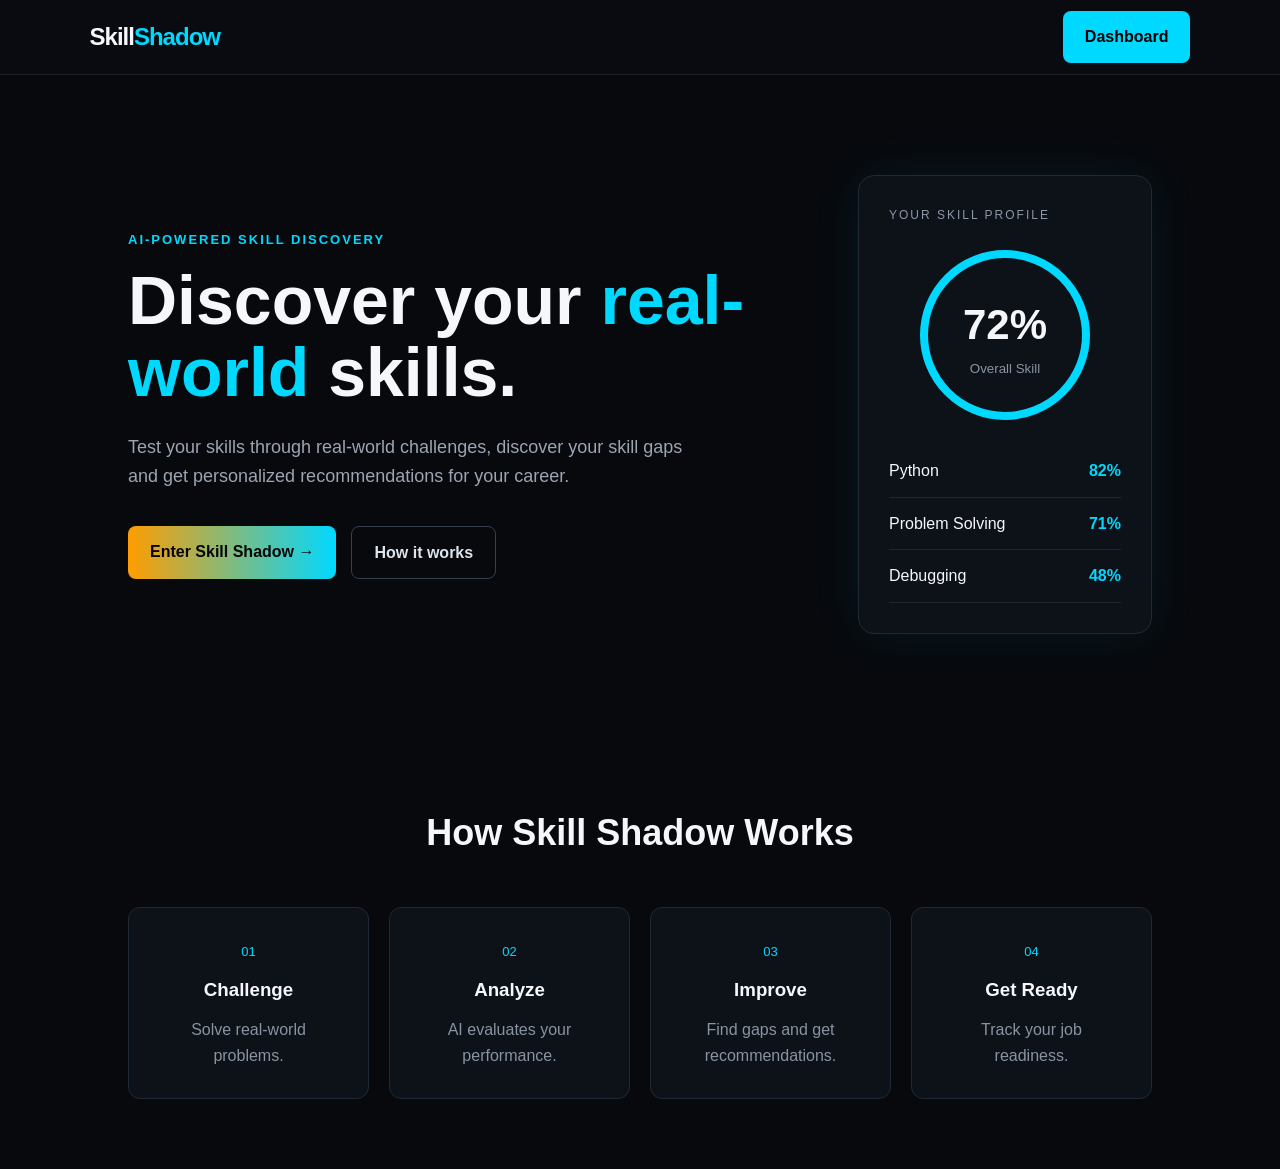
==== frontend/index.html @ 342452da "Add frontend prototype" ====
<!DOCTYPE html>
<html lang="en">
<head>
    <meta charset="UTF-8">
    <meta name="viewport" content="width=device-width, initial-scale=1.0">
    <title>Skill Shadow</title>
    <link rel="stylesheet" href="style.css">
</head>

<body>

    <div class="landing">
        <nav>
            <div class="logo">Skill<span>Shadow</span></div>
            <a href="dashboard.html" class="nav-btn">Dashboard</a>
        </nav>

        <main class="hero">
            <div class="hero-text">
                <p class="tag">AI-POWERED SKILL DISCOVERY</p>

                <h1>
                    Discover your
                    <span>real-world</span>
                    skills.
                </h1>

                <p class="description">
                    Test your skills through real-world challenges,
                    discover your skill gaps and get personalized
                    recommendations for your career.
                </p>

                <div class="buttons">
                    <a href="dashboard.html" class="primary-btn">
                        Enter Skill Shadow →
                    </a>
                    <a href="#how" class="secondary-btn">
                        How it works
                    </a>
                </div>
            </div>

            <div class="hero-card">
                <div class="card-title">YOUR SKILL PROFILE</div>

                <div class="profile-circle">
                    <strong>72%</strong>
                    <small>Overall Skill</small>
                </div>

                <div class="mini-skill">
                    <span>Python</span>
                    <b>82%</b>
                </div>

                <div class="mini-skill">
                    <span>Problem Solving</span>
                    <b>71%</b>
                </div>

                <div class="mini-skill">
                    <span>Debugging</span>
                    <b>48%</b>
                </div>
            </div>
        </main>

        <section id="how" class="how">
            <h2>How Skill Shadow Works</h2>

            <div class="steps">
                <div>
                    <span>01</span>
                    <h3>Challenge</h3>
                    <p>Solve real-world problems.</p>
                </div>

                <div>
                    <span>02</span>
                    <h3>Analyze</h3>
                    <p>AI evaluates your performance.</p>
                </div>

                <div>
                    <span>03</span>
                    <h3>Improve</h3>
                    <p>Find gaps and get recommendations.</p>
                </div>

                <div>
                    <span>04</span>
                    <h3>Get Ready</h3>
                    <p>Track your job readiness.</p>
                </div>
            </div>
        </section>
    </div>

</body>
</html>
---- frontend/style.css ----
* {
    margin: 0;
    padding: 0;
    box-sizing: border-box;
}

body {
    font-family: Arial, sans-serif;
    background: #07090d;
    color: #f5f7fa;
    line-height: 1.6;
}

a {
    text-decoration: none;
    color: inherit;
}

.logo {
    font-size: 24px;
    font-weight: 800;
    letter-spacing: -1px;
}

.logo span {
    color: #00d9ff;
}

.topbar,
nav {
    height: 75px;
    display: flex;
    align-items: center;
    justify-content: space-between;
    padding: 0 7%;
    border-bottom: 1px solid #1b2029;
    background: #090b10;
}

.nav-links {
    display: flex;
    align-items: center;
    gap: 28px;
}

.nav-links a {
    color: #aeb7c4;
}

.nav-links a:hover {
    color: #00d9ff;
}

.avatar {
    width: 38px;
    height: 38px;
    border-radius: 50%;
    display: grid;
    place-items: center;
    background: #00d9ff;
    color: #000;
    font-weight: bold;
}

.hero {
    min-height: 650px;
    padding: 100px 10%;
    display: flex;
    align-items: center;
    justify-content: space-between;
    gap: 80px;
}

.hero-text {
    max-width: 650px;
}

.tag {
    color: #00d9ff;
    font-size: 13px;
    font-weight: bold;
    letter-spacing: 2px;
    margin-bottom: 15px;
}

.hero h1 {
    font-size: 68px;
    line-height: 1.05;
    margin-bottom: 25px;
}

.hero h1 span {
    color: #00d9ff;
}

.description {
    color: #9ba5b3;
    font-size: 18px;
    max-width: 580px;
    margin-bottom: 35px;
}

.buttons {
    display: flex;
    gap: 15px;
}

.primary-btn,
.secondary-btn,
.nav-btn {
    display: inline-block;
    padding: 13px 22px;
    border-radius: 8px;
    font-weight: bold;
    cursor: pointer;
    border: none;
}

.primary-btn {
    background: linear-gradient(90deg, #ff9d00, #00d9ff);
    color: #050505;
}

.secondary-btn {
    border: 1px solid #34404e;
    color: #dce4ed;
    background: transparent;
}

.nav-btn {
    background: #00d9ff;
    color: #000;
}

.hero-card,
.stat-card,
.panel {
    background: #0d1118;
    border: 1px solid #202936;
    border-radius: 16px;
}

.hero-card {
    width: 360px;
    padding: 30px;
    box-shadow: 0 0 50px rgba(0, 217, 255, 0.08);
}

.card-title {
    color: #8d98a8;
    font-size: 12px;
    letter-spacing: 2px;
}

.profile-circle,
.readiness-circle {
    width: 170px;
    height: 170px;
    margin: 25px auto;
    border: 8px solid #00d9ff;
    border-radius: 50%;
    display: flex;
    flex-direction: column;
    justify-content: center;
    align-items: center;
}

.profile-circle strong,
.readiness-circle strong {
    font-size: 42px;
}

.profile-circle small,
.readiness-circle small {
    color: #8994a2;
}

.mini-skill {
    display: flex;
    justify-content: space-between;
    padding: 13px 0;
    border-bottom: 1px solid #202631;
}

.mini-skill b {
    color: #00d9ff;
}

.how {
    padding: 70px 10%;
    text-align: center;
}

.how h2 {
    font-size: 36px;
    margin-bottom: 45px;
}

.steps {
    display: grid;
    grid-template-columns: repeat(4, 1fr);
    gap: 20px;
}

.steps div {
    padding: 30px;
    background: #0d1118;
    border: 1px solid #202936;
    border-radius: 12px;
}

.steps span {
    color: #00d9ff;
    font-size: 13px;
}

.steps h3 {
    margin: 12px 0;
}

.steps p {
    color: #8994a2;
}

.dashboard,
.challenge-page,
.result-page {
    width: 86%;
    max-width: 1250px;
    margin: 50px auto;
}

.welcome {
    display: flex;
    align-items: center;
    justify-content: space-between;
    margin-bottom: 35px;
}

.welcome h1,
.result-title h1,
.challenge-header h1 {
    font-size: 38px;
}

.welcome p:not(.tag),
.result-title p:not(.tag) {
    color: #8994a2;
}

.stats {
    display: grid;
    grid-template-columns: repeat(4, 1fr);
    gap: 18px;
    margin-bottom: 25px;
}

.stat-card {
    padding: 25px;
}

.stat-card small {
    color: #7e8998;
    letter-spacing: 1px;
}

.stat-card h2 {
    font-size: 34px;
    margin: 5px 0;
}

.stat-card p {
    color: #00d9ff;
    font-size: 13px;
}

.dashboard-grid,
.two-column {
    display: grid;
    grid-template-columns: 2fr 1fr;
    gap: 20px;
}

.two-column {
    grid-template-columns: 1fr 1fr;
    margin-top: 20px;
}

.panel {
    padding: 30px;
}

.panel-header {
    display: flex;
    justify-content: space-between;
    margin-bottom: 25px;
}

.panel-header span {
    color: #748091;
}

.skill,
.result-skill {
    margin: 23px 0;
}

.skill > div:first-child,
.result-skill {
    display: flex;
    justify-content: space-between;
}

.skill b,
.result-skill strong {
    color: #00d9ff;
}

.bar {
    height: 8px;
    background: #202732;
    border-radius: 10px;
    overflow: hidden;
    margin-top: 8px;
}

.bar div {
    height: 100%;
    background: linear-gradient(90deg, #ff9d00, #00d9ff);
    border-radius: 10px;
}

.readiness {
    text-align: center;
}

.readiness > p {
    color: #7e8998;
}

.readiness h3 {
    font-size: 24px;
}

.warning {
    margin-bottom: 20px;
}

.challenge-header {
    margin-bottom: 30px;
}

.badges {
    display: flex;
    gap: 10px;
    margin-top: 15px;
}

.badges span {
    padding: 6px 12px;
    background: #17202a;
    border: 1px solid #263442;
    border-radius: 20px;
    color: #00d9ff;
    font-size: 12px;
}

.challenge-box {
    background: #0d1118;
    border: 1px solid #202936;
    border-radius: 16px;
    padding: 35px;
}

.challenge-box h2 {
    margin-bottom: 15px;
}

.challenge-box p {
    color: #aeb7c4;
    margin-bottom: 15px;
}

.code-box {
    background: #05070a;
    border: 1px solid #252d38;
    padding: 20px;
    border-radius: 10px;
    overflow-x: auto;
    margin: 25px 0;
}

.code-box pre {
    color: #dce4ed;
}

textarea {
    width: 100%;
    min-height: 220px;
    margin: 10px 0 20px;
    padding: 18px;
    background: #080b10;
    color: white;
    border: 1px solid #293441;
    border-radius: 10px;
    resize: vertical;
    font-family: monospace;
}

.overall {
    margin: 30px 0;
    padding: 30px;
    border: 1px solid #202936;
    border-radius: 16px;
    background: #0d1118;
    display: flex;
    align-items: center;
    justify-content: space-between;
}

.overall h2 {
    font-size: 50px;
    color: #00d9ff;
}

.result-message {
    max-width: 500px;
    color: #aeb7c4;
}

.list {
    list-style: none;
    margin-top: 20px;
}

.list li {
    padding: 12px 0;
    border-bottom: 1px solid #202936;
    color: #aeb7c4;
}

.recommendation {
    margin-top: 20px;
}

.recommendation p:not(.tag) {
    color: #929dab;
    margin: 10px 0 20px;
}

@media (max-width: 800px) {

    .hero {
        flex-direction: column;
        padding: 60px 6%;
    }

    .hero h1 {
        font-size: 45px;
    }

    .steps,
    .stats {
        grid-template-columns: 1fr 1fr;
    }

    .dashboard-grid,
    .two-column {
        grid-template-columns: 1fr;
    }

    .welcome {
        flex-direction: column;
        align-items: flex-start;
        gap: 20px;
    }

    .nav-links {
        gap: 10px;
    }
}
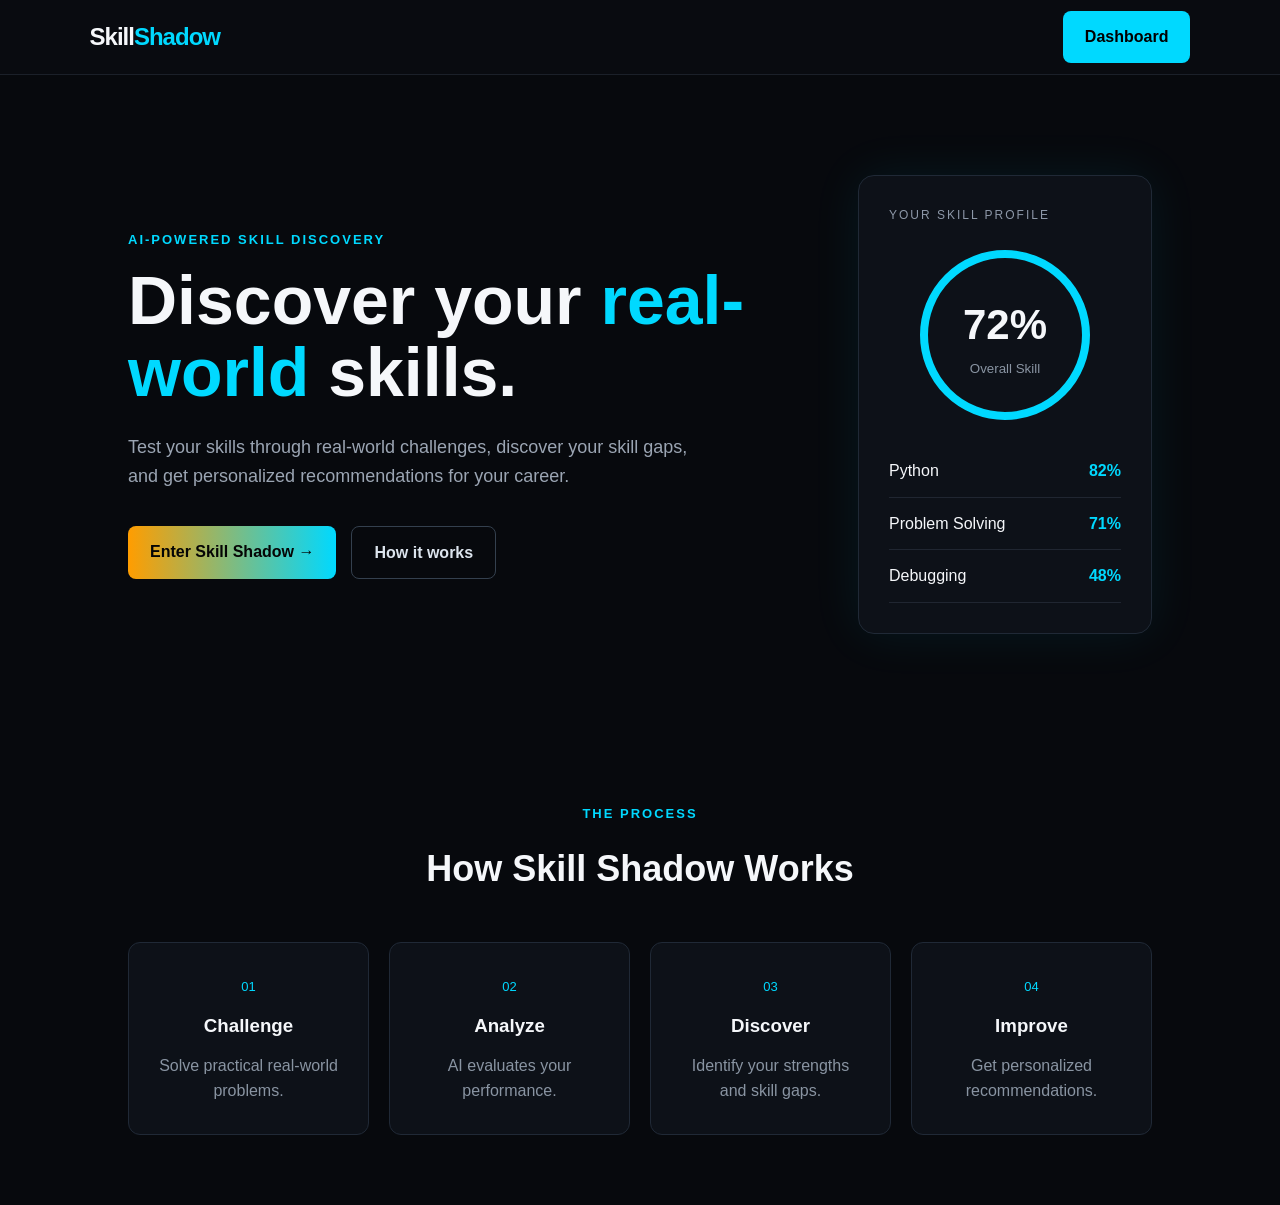
==== commit 9c44ce74: "Complete Skill Shadow frontend" ====
--- a/frontend/index.html
+++ b/frontend/index.html
@@ -3,99 +3,190 @@
 <head>
     <meta charset="UTF-8">
     <meta name="viewport" content="width=device-width, initial-scale=1.0">
+
     <title>Skill Shadow</title>
+
     <link rel="stylesheet" href="style.css">
 </head>
 
 <body>
 
-    <div class="landing">
-        <nav>
-            <div class="logo">Skill<span>Shadow</span></div>
-            <a href="dashboard.html" class="nav-btn">Dashboard</a>
-        </nav>
+    <!-- Navigation -->
+    <nav class="topbar">
 
-        <main class="hero">
-            <div class="hero-text">
-                <p class="tag">AI-POWERED SKILL DISCOVERY</p>
+        <div class="logo">
+            Skill<span>Shadow</span>
+        </div>
 
-                <h1>
-                    Discover your
-                    <span>real-world</span>
-                    skills.
-                </h1>
+        <a href="dashboard.html" class="nav-btn">
+            Dashboard
+        </a>
 
-                <p class="description">
-                    Test your skills through real-world challenges,
-                    discover your skill gaps and get personalized
-                    recommendations for your career.
+    </nav>
+
+
+    <!-- Hero Section -->
+    <main class="hero">
+
+        <div class="hero-text">
+
+            <p class="tag">
+                AI-POWERED SKILL DISCOVERY
+            </p>
+
+            <h1>
+                Discover your
+                <span>real-world</span>
+                skills.
+            </h1>
+
+            <p class="description">
+                Test your skills through real-world challenges,
+                discover your skill gaps, and get personalized
+                recommendations for your career.
+            </p>
+
+            <div class="buttons">
+
+                <a href="dashboard.html" class="primary-btn">
+                    Enter Skill Shadow →
+                </a>
+
+                <a href="#how" class="secondary-btn">
+                    How it works
+                </a>
+
+            </div>
+
+        </div>
+
+
+        <!-- Skill Preview Card -->
+        <div class="hero-card">
+
+            <div class="card-title">
+                YOUR SKILL PROFILE
+            </div>
+
+            <div class="profile-circle">
+
+                <strong>72%</strong>
+
+                <small>
+                    Overall Skill
+                </small>
+
+            </div>
+
+
+            <div class="mini-skill">
+
+                <span>Python</span>
+
+                <b>82%</b>
+
+            </div>
+
+
+            <div class="mini-skill">
+
+                <span>Problem Solving</span>
+
+                <b>71%</b>
+
+            </div>
+
+
+            <div class="mini-skill">
+
+                <span>Debugging</span>
+
+                <b>48%</b>
+
+            </div>
+
+        </div>
+
+    </main>
+
+
+    <!-- How It Works -->
+    <section id="how" class="how">
+
+        <p class="tag">
+            THE PROCESS
+        </p>
+
+        <h2>
+            How Skill Shadow Works
+        </h2>
+
+
+        <div class="steps">
+
+            <div class="step">
+
+                <span>01</span>
+
+                <h3>
+                    Challenge
+                </h3>
+
+                <p>
+                    Solve practical real-world problems.
                 </p>
 
-                <div class="buttons">
-                    <a href="dashboard.html" class="primary-btn">
-                        Enter Skill Shadow →
-                    </a>
-                    <a href="#how" class="secondary-btn">
-                        How it works
-                    </a>
-                </div>
             </div>
 
-            <div class="hero-card">
-                <div class="card-title">YOUR SKILL PROFILE</div>
 
-                <div class="profile-circle">
-                    <strong>72%</strong>
-                    <small>Overall Skill</small>
-                </div>
+            <div class="step">
 
-                <div class="mini-skill">
-                    <span>Python</span>
-                    <b>82%</b>
-                </div>
+                <span>02</span>
 
-                <div class="mini-skill">
-                    <span>Problem Solving</span>
-                    <b>71%</b>
-                </div>
+                <h3>
+                    Analyze
+                </h3>
 
-                <div class="mini-skill">
-                    <span>Debugging</span>
-                    <b>48%</b>
-                </div>
+                <p>
+                    AI evaluates your performance.
+                </p>
+
             </div>
-        </main>
 
-        <section id="how" class="how">
-            <h2>How Skill Shadow Works</h2>
 
-            <div class="steps">
-                <div>
-                    <span>01</span>
-                    <h3>Challenge</h3>
-                    <p>Solve real-world problems.</p>
-                </div>
+            <div class="step">
 
-                <div>
-                    <span>02</span>
-                    <h3>Analyze</h3>
-                    <p>AI evaluates your performance.</p>
-                </div>
+                <span>03</span>
 
-                <div>
-                    <span>03</span>
-                    <h3>Improve</h3>
-                    <p>Find gaps and get recommendations.</p>
-                </div>
+                <h3>
+                    Discover
+                </h3>
 
-                <div>
-                    <span>04</span>
-                    <h3>Get Ready</h3>
-                    <p>Track your job readiness.</p>
-                </div>
+                <p>
+                    Identify your strengths and skill gaps.
+                </p>
+
             </div>
-        </section>
-    </div>
+
+
+            <div class="step">
+
+                <span>04</span>
+
+                <h3>
+                    Improve
+                </h3>
+
+                <p>
+                    Get personalized recommendations.
+                </p>
+
+            </div>
+
+        </div>
+
+    </section>
+
 
 </body>
 </html>
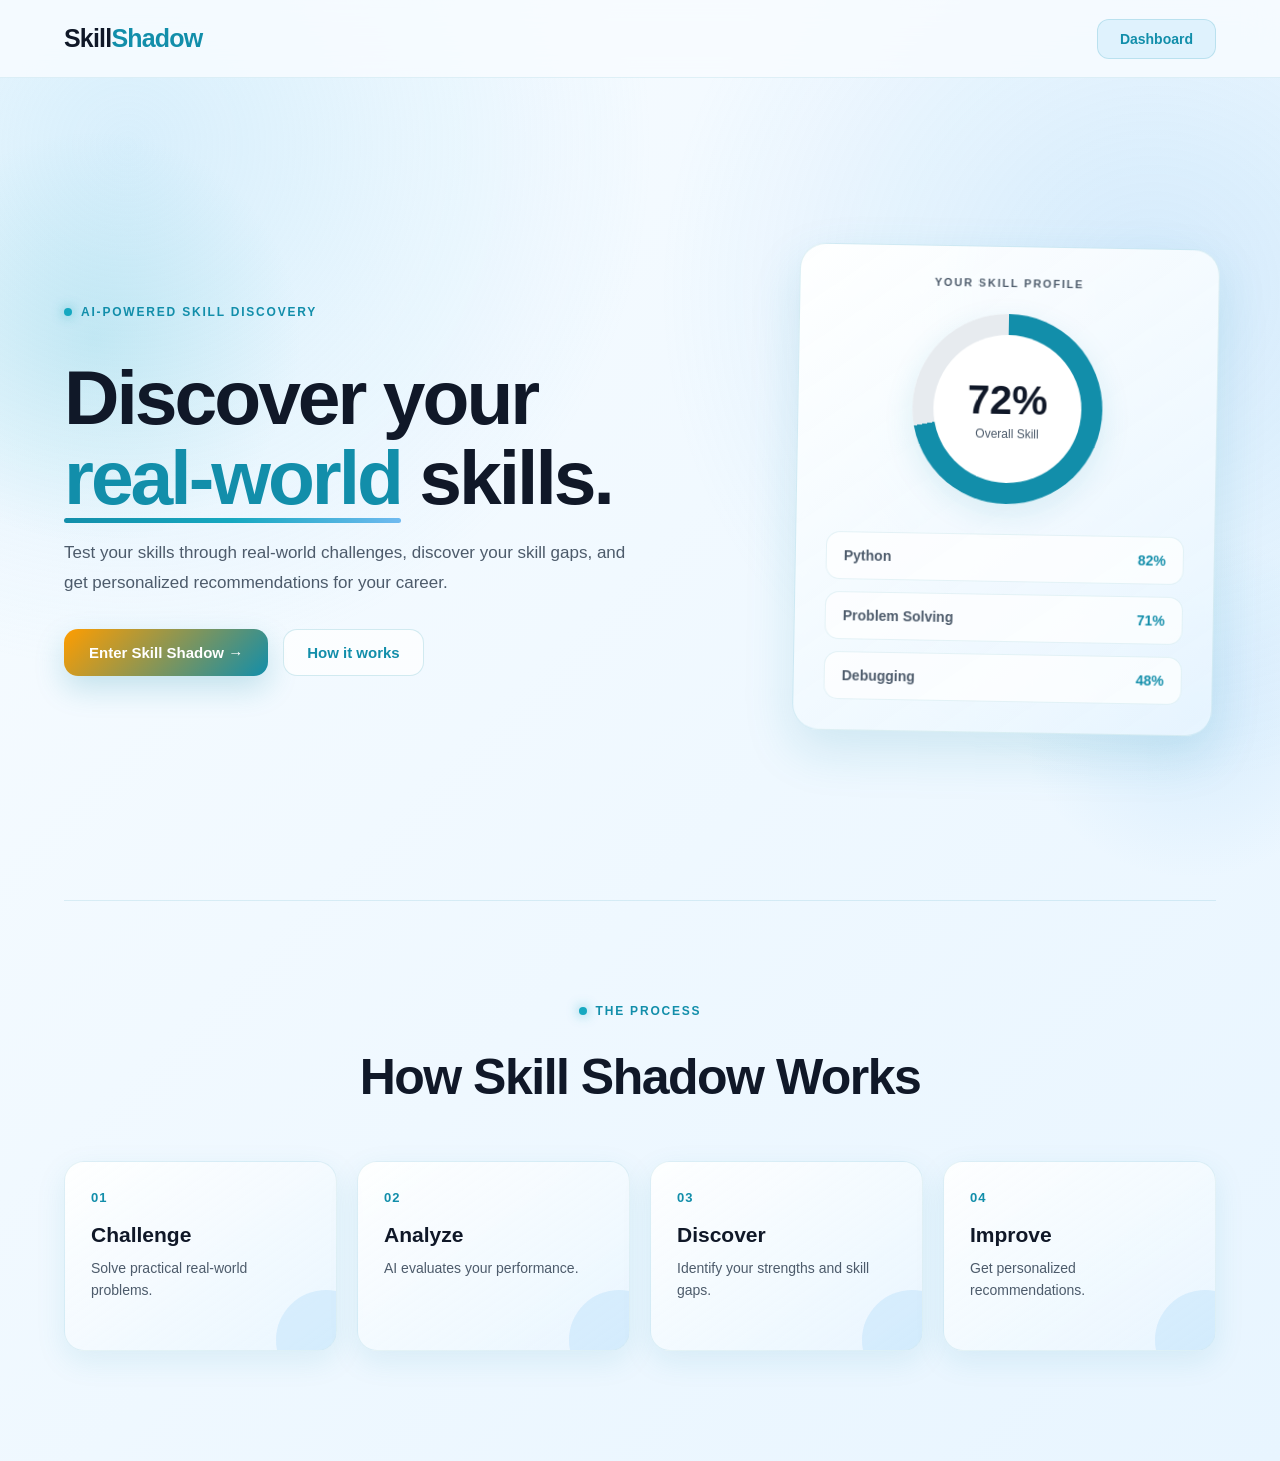
==== commit c02f658f: "Update frontend UI" ====
--- a/frontend/index.html
+++ b/frontend/index.html
@@ -80,29 +80,18 @@
 
 
             <div class="mini-skill">
-
                 <span>Python</span>
-
                 <b>82%</b>
-
             </div>
 
+            <div class="mini-skill">
+                <span>Problem Solving</span>
+                <b>71%</b>
+            </div>
 
             <div class="mini-skill">
-
-                <span>Problem Solving</span>
-
-                <b>71%</b>
-
-            </div>
-
-
-            <div class="mini-skill">
-
                 <span>Debugging</span>
-
                 <b>48%</b>
-
             </div>
 
         </div>
@@ -125,7 +114,6 @@
         <div class="steps">
 
             <div class="step">
-
                 <span>01</span>
 
                 <h3>
@@ -135,12 +123,10 @@
                 <p>
                     Solve practical real-world problems.
                 </p>
-
             </div>
 
 
             <div class="step">
-
                 <span>02</span>
 
                 <h3>
@@ -150,12 +136,10 @@
                 <p>
                     AI evaluates your performance.
                 </p>
-
             </div>
 
 
             <div class="step">
-
                 <span>03</span>
 
                 <h3>
@@ -165,12 +149,10 @@
                 <p>
                     Identify your strengths and skill gaps.
                 </p>
-
             </div>
 
 
             <div class="step">
-
                 <span>04</span>
 
                 <h3>
@@ -180,7 +162,6 @@
                 <p>
                     Get personalized recommendations.
                 </p>
-
             </div>
 
         </div>
--- a/frontend/style.css
+++ b/frontend/style.css
@@ -1,481 +1,2337 @@
+/* =========================================================
+   SKILL SHADOW
+   PREMIUM BLUE / TEAL THEME
+   ========================================================= */
+
+:root {
+
+    --bg-main: #F8FCFF;
+    --bg-soft: #E8F5FF;
+
+    --blue: #128EAA;
+    --blue-2: #1596B5;
+    --cyan: #16A8C0;
+
+    --light-blue: #9ED8F6;
+    --light-blue-2: #C6E9FA;
+    --sky: #70BAF0;
+
+    --text-main: #101828;
+    --text-soft: #4D5B6B;
+
+    --progress-bg: #E7EBEF;
+
+    --white: #FFFFFF;
+
+    --shadow:
+        0 20px 50px rgba(18, 142, 170, 0.15);
+
+    --shadow-soft:
+        0 10px 30px rgba(18, 142, 170, 0.10);
+}
+
+
+/* =========================================================
+   RESET
+   ========================================================= */
+
 * {
     margin: 0;
     padding: 0;
     box-sizing: border-box;
 }
 
+
+html {
+    scroll-behavior: smooth;
+}
+
+
 body {
-    font-family: Arial, sans-serif;
-    background: #07090d;
-    color: #f5f7fa;
-    line-height: 1.6;
-}
+
+    font-family:
+        Inter,
+        Arial,
+        Helvetica,
+        sans-serif;
+
+    color: var(--text-main);
+
+    min-height: 100vh;
+
+    overflow-x: hidden;
+
+    background:
+
+        radial-gradient(
+            circle at 10% 10%,
+            rgba(158, 216, 246, 0.35),
+            transparent 30%
+        ),
+
+        radial-gradient(
+            circle at 90% 20%,
+            rgba(112, 186, 240, 0.22),
+            transparent 30%
+        ),
+
+        linear-gradient(
+            135deg,
+            var(--bg-main),
+            var(--bg-soft)
+        );
+}
+
 
 a {
     text-decoration: none;
     color: inherit;
 }
 
+
+/* =========================================================
+   NAVIGATION
+   ========================================================= */
+
+.topbar {
+
+    width: 100%;
+    min-height: 78px;
+
+    padding: 0 5%;
+
+    display: flex;
+
+    align-items: center;
+
+    justify-content: space-between;
+
+    position: sticky;
+
+    top: 0;
+
+    z-index: 100;
+
+    background:
+        rgba(248, 252, 255, 0.82);
+
+    backdrop-filter: blur(16px);
+
+    -webkit-backdrop-filter: blur(16px);
+
+    border-bottom:
+        1px solid rgba(18, 142, 170, 0.10);
+}
+
+
 .logo {
-    font-size: 24px;
+
+    font-size: 25px;
+
     font-weight: 800;
-    letter-spacing: -1px;
-}
+
+    letter-spacing: -0.8px;
+
+    color: var(--text-main);
+}
+
 
 .logo span {
-    color: #00d9ff;
-}
-
-.topbar,
-nav {
-    height: 75px;
+    color: var(--blue);
+}
+
+
+/* Navigation links */
+
+.nav-links {
+
     display: flex;
+
     align-items: center;
-    justify-content: space-between;
-    padding: 0 7%;
-    border-bottom: 1px solid #1b2029;
-    background: #090b10;
-}
-
-.nav-links {
-    display: flex;
-    align-items: center;
+
     gap: 28px;
 }
 
+
 .nav-links a {
-    color: #aeb7c4;
-}
+
+    color: var(--text-soft);
+
+    font-size: 14px;
+
+    font-weight: 700;
+
+    transition:
+        color 0.25s ease,
+        transform 0.25s ease;
+}
+
 
 .nav-links a:hover {
-    color: #00d9ff;
-}
+
+    color: var(--blue);
+
+    transform:
+        translateY(-2px);
+}
+
+
+/* Avatar */
 
 .avatar {
+
     width: 38px;
     height: 38px;
+
+    display: flex;
+
+    align-items: center;
+    justify-content: center;
+
     border-radius: 50%;
+
+    background:
+        linear-gradient(
+            135deg,
+            var(--blue),
+            var(--cyan)
+        );
+
+    color: white;
+
+    font-size: 14px;
+
+    font-weight: 800;
+
+    box-shadow:
+        0 8px 20px rgba(18, 142, 170, 0.20);
+}
+
+
+/* Intro page dashboard button */
+
+.nav-btn {
+
+    padding: 11px 22px;
+
+    border-radius: 12px;
+
+    font-size: 14px;
+
+    font-weight: 700;
+
+    color: var(--blue);
+
+    background:
+        rgba(198, 233, 250, 0.45);
+
+    border:
+        1px solid rgba(18, 142, 170, 0.18);
+
+    transition:
+        background 0.25s ease,
+        transform 0.25s ease,
+        box-shadow 0.25s ease;
+}
+
+
+.nav-btn:hover {
+
+    background:
+        var(--light-blue-2);
+
+    transform:
+        translateY(-2px);
+
+    box-shadow:
+        0 8px 20px rgba(18, 142, 170, 0.12);
+}
+
+
+/* =========================================================
+   INTRO HERO
+   ========================================================= */
+
+.hero {
+
+    width: 90%;
+
+    max-width: 1200px;
+
+    margin: 0 auto;
+
+    min-height:
+        calc(100vh - 78px);
+
     display: grid;
-    place-items: center;
-    background: #00d9ff;
-    color: #000;
-    font-weight: bold;
-}
-
-.hero {
-    min-height: 650px;
-    padding: 100px 10%;
+
+    grid-template-columns:
+        minmax(0, 1fr)
+        minmax(360px, 420px);
+
+    align-items: center;
+
+    gap: 80px;
+
+    padding: 70px 0;
+
+    position: relative;
+}
+
+
+.hero-text {
+
+    position: relative;
+
+    z-index: 2;
+
+    max-width: 620px;
+
+    animation:
+        heroTextIn 0.8s ease-out both;
+}
+
+
+@keyframes heroTextIn {
+
+    from {
+
+        opacity: 0;
+
+        transform:
+            translateX(-25px);
+    }
+
+    to {
+
+        opacity: 1;
+
+        transform:
+            translateX(0);
+    }
+}
+
+
+.hero::before {
+
+    content: "";
+
+    position: absolute;
+
+    width: 420px;
+    height: 420px;
+
+    left: -180px;
+    top: 50px;
+
+    background:
+        radial-gradient(
+            circle,
+            rgba(22, 168, 192, 0.16),
+            transparent 70%
+        );
+
+    border-radius: 50%;
+
+    pointer-events: none;
+}
+
+
+.hero::after {
+
+    content: "";
+
+    position: absolute;
+
+    width: 350px;
+    height: 350px;
+
+    right: -150px;
+    bottom: 20px;
+
+    background:
+        radial-gradient(
+            circle,
+            rgba(112, 186, 240, 0.18),
+            transparent 70%
+        );
+
+    border-radius: 50%;
+
+    pointer-events: none;
+}
+
+
+/* =========================================================
+   TAG
+   ========================================================= */
+
+.tag {
+
+    display: inline-flex;
+
+    align-items: center;
+
+    gap: 9px;
+
+    color: var(--blue);
+
+    font-size: 12px;
+
+    font-weight: 800;
+
+    letter-spacing: 1.8px;
+
+    margin-bottom: 18px;
+}
+
+
+.tag::before {
+
+    content: "";
+
+    width: 8px;
+    height: 8px;
+
+    border-radius: 50%;
+
+    background: var(--cyan);
+
+    box-shadow:
+        0 0 12px rgba(22, 168, 192, 0.7);
+}
+
+
+/* =========================================================
+   INTRO HEADING
+   ========================================================= */
+
+.hero h1 {
+
+    margin: 20px 0;
+
+    font-size:
+        clamp(48px, 6vw, 78px);
+
+    line-height: 1.05;
+
+    letter-spacing: -3px;
+
+    font-weight: 850;
+
+    color: var(--text-main);
+
+    max-width: 700px;
+}
+
+
+.hero h1 span {
+
+    color: var(--blue);
+
+    position: relative;
+
+    display: inline-block;
+}
+
+
+.hero h1 span::after {
+
+    content: "";
+
+    position: absolute;
+
+    left: 0;
+
+    bottom: -5px;
+
+    width: 100%;
+
+    height: 5px;
+
+    border-radius: 10px;
+
+    background:
+        linear-gradient(
+            90deg,
+            var(--blue),
+            var(--cyan),
+            var(--sky)
+        );
+}
+
+
+.description {
+
+    max-width: 570px;
+
+    color: var(--text-soft);
+
+    font-size: 17px;
+
+    line-height: 1.75;
+
+    margin-bottom: 32px;
+}
+
+
+/* =========================================================
+   BUTTONS
+   ========================================================= */
+
+.buttons {
+
     display: flex;
+
     align-items: center;
+
+    gap: 15px;
+
+    flex-wrap: wrap;
+}
+
+
+.primary-btn {
+
+    display: inline-flex;
+
+    align-items: center;
+
+    justify-content: center;
+
+    padding: 15px 25px;
+
+    border-radius: 14px;
+
+    color: var(--white);
+
+    font-size: 15px;
+
+    font-weight: 800;
+
+    background:
+        linear-gradient(
+            135deg,
+            #FF9D00,
+            var(--blue)
+        );
+
+    box-shadow:
+        0 12px 30px rgba(18, 142, 170, 0.22);
+
+    border: none;
+
+    cursor: pointer;
+
+    transition:
+        transform 0.25s ease,
+        box-shadow 0.25s ease;
+}
+
+
+.primary-btn:hover {
+
+    transform:
+        translateY(-4px);
+
+    box-shadow:
+        0 18px 35px rgba(18, 142, 170, 0.28);
+}
+
+
+.secondary-btn {
+
+    display: inline-flex;
+
+    align-items: center;
+
+    justify-content: center;
+
+    padding: 14px 23px;
+
+    border-radius: 14px;
+
+    color: var(--blue);
+
+    font-size: 15px;
+
+    font-weight: 700;
+
+    background:
+        rgba(255, 255, 255, 0.7);
+
+    border:
+        1px solid rgba(18, 142, 170, 0.18);
+
+    transition:
+        background 0.25s ease,
+        transform 0.25s ease,
+        box-shadow 0.25s ease;
+}
+
+
+.secondary-btn:hover {
+
+    background:
+        var(--light-blue-2);
+
+    transform:
+        translateY(-3px);
+
+    box-shadow:
+        0 10px 25px rgba(18, 142, 170, 0.10);
+}
+
+
+/* =========================================================
+   INTRO SKILL CARD
+   ========================================================= */
+
+.hero-card {
+
+    position: relative;
+
+    z-index: 2;
+
+    width: 100%;
+
+    max-width: 420px;
+
+    margin: 0 auto;
+
+    padding: 30px;
+
+    border-radius: 26px;
+
+    background:
+        linear-gradient(
+            145deg,
+            rgba(255,255,255,0.95),
+            rgba(232,245,255,0.88)
+        );
+
+    border:
+        1px solid rgba(18, 142, 170, 0.14);
+
+    box-shadow:
+        var(--shadow);
+
+    transform:
+        rotate(1deg);
+
+    transition:
+        transform 0.35s ease,
+        box-shadow 0.35s ease;
+
+    animation:
+        cardIn 0.9s ease-out both;
+}
+
+
+@keyframes cardIn {
+
+    from {
+
+        opacity: 0;
+
+        transform:
+            translateX(30px)
+            rotate(4deg);
+    }
+
+    to {
+
+        opacity: 1;
+
+        transform:
+            translateX(0)
+            rotate(1deg);
+    }
+}
+
+
+.hero-card:hover {
+
+    transform:
+        translateY(-8px)
+        rotate(0deg);
+
+    box-shadow:
+        0 30px 65px rgba(18, 142, 170, 0.18);
+}
+
+
+.card-title {
+
+    text-align: center;
+
+    color: var(--text-soft);
+
+    font-size: 11px;
+
+    font-weight: 800;
+
+    letter-spacing: 1.8px;
+
+    margin-bottom: 25px;
+}
+
+
+/* Profile circle */
+
+.profile-circle {
+
+    width: 190px;
+    height: 190px;
+
+    margin:
+        0 auto 30px;
+
+    border-radius: 50%;
+
+    display: flex;
+
+    align-items: center;
+
+    justify-content: center;
+
+    flex-direction: column;
+
+    position: relative;
+
+    background:
+        conic-gradient(
+            var(--blue) 0deg 259deg,
+            var(--progress-bg) 259deg 360deg
+        );
+
+    box-shadow:
+        0 10px 30px rgba(18, 142, 170, 0.12);
+}
+
+
+.profile-circle::before {
+
+    content: "";
+
+    position: absolute;
+
+    width: 148px;
+    height: 148px;
+
+    border-radius: 50%;
+
+    background:
+        var(--white);
+}
+
+
+.profile-circle strong,
+.profile-circle small {
+
+    position: relative;
+
+    z-index: 1;
+}
+
+
+.profile-circle strong {
+
+    font-size: 40px;
+
+    font-weight: 850;
+
+    color: var(--text-main);
+}
+
+
+.profile-circle small {
+
+    margin-top: 4px;
+
+    font-size: 12px;
+
+    color: var(--text-soft);
+}
+
+
+/* Mini skills */
+
+.mini-skill {
+
+    display: flex;
+
+    align-items: center;
+
     justify-content: space-between;
-    gap: 80px;
-}
-
-.hero-text {
-    max-width: 650px;
-}
-
-.tag {
-    color: #00d9ff;
+
+    padding: 15px 17px;
+
+    margin-top: 12px;
+
+    border-radius: 14px;
+
+    background:
+        rgba(255,255,255,0.7);
+
+    border:
+        1px solid rgba(18,142,170,0.10);
+
+    transition:
+        background 0.25s ease,
+        transform 0.25s ease,
+        box-shadow 0.25s ease;
+}
+
+
+.mini-skill:hover {
+
+    background:
+        var(--light-blue-2);
+
+    transform:
+        translateX(5px);
+
+    box-shadow:
+        0 8px 20px rgba(18,142,170,0.08);
+}
+
+
+.mini-skill span {
+
+    color: var(--text-soft);
+
+    font-size: 14px;
+
+    font-weight: 600;
+}
+
+
+.mini-skill b {
+
+    color: var(--blue);
+
+    font-size: 14px;
+
+    font-weight: 800;
+}
+
+
+/* =========================================================
+   HOW IT WORKS
+   ========================================================= */
+
+.how {
+
+    width: 90%;
+
+    max-width: 1200px;
+
+    margin: 0 auto;
+
+    padding: 100px 0 110px;
+
+    border-top:
+        1px solid rgba(18,142,170,0.12);
+
+    text-align: center;
+}
+
+
+.how h2 {
+
+    margin-top: 12px;
+
+    margin-bottom: 55px;
+
+    font-size:
+        clamp(32px, 4vw, 50px);
+
+    letter-spacing: -1.5px;
+
+    color: var(--text-main);
+}
+
+
+.steps {
+
+    display: grid;
+
+    grid-template-columns:
+        repeat(4, minmax(0, 1fr));
+
+    gap: 20px;
+}
+
+
+.step {
+
+    position: relative;
+
+    overflow: hidden;
+
+    text-align: left;
+
+    min-height: 190px;
+
+    padding: 26px;
+
+    border-radius: 20px;
+
+    background:
+        linear-gradient(
+            145deg,
+            rgba(255,255,255,0.9),
+            rgba(232,245,255,0.75)
+        );
+
+    border:
+        1px solid rgba(18,142,170,0.10);
+
+    box-shadow:
+        var(--shadow-soft);
+
+    transition:
+        transform 0.3s ease,
+        box-shadow 0.3s ease;
+}
+
+
+.step:hover {
+
+    transform:
+        translateY(-8px);
+
+    box-shadow:
+        0 20px 40px rgba(18,142,170,0.14);
+}
+
+
+.step::after {
+
+    content: "";
+
+    position: absolute;
+
+    width: 100px;
+    height: 100px;
+
+    right: -40px;
+    bottom: -40px;
+
+    border-radius: 50%;
+
+    background:
+        rgba(112,186,240,0.18);
+
+    transition:
+        transform 0.3s ease;
+}
+
+
+.step:hover::after {
+
+    transform:
+        scale(1.3);
+}
+
+
+.step > span {
+
+    display: inline-block;
+
+    color: var(--blue);
+
     font-size: 13px;
-    font-weight: bold;
-    letter-spacing: 2px;
+
+    font-weight: 800;
+
+    letter-spacing: 1px;
+
+    margin-bottom: 18px;
+}
+
+
+.step h3 {
+
+    font-size: 21px;
+
+    margin-bottom: 10px;
+
+    color: var(--text-main);
+}
+
+
+.step p {
+
+    color: var(--text-soft);
+
+    font-size: 14px;
+
+    line-height: 1.6;
+}
+
+
+/* =========================================================
+   DASHBOARD
+   ========================================================= */
+
+.dashboard {
+
+    width: 90%;
+
+    max-width: 1200px;
+
+    margin: 0 auto;
+
+    padding: 55px 0 90px;
+}
+
+
+.welcome {
+
+    display: flex;
+
+    align-items: center;
+
+    justify-content: space-between;
+
+    gap: 30px;
+
+    margin-bottom: 45px;
+}
+
+
+.welcome h1 {
+
+    font-size:
+        clamp(36px, 4vw, 52px);
+
+    line-height: 1.1;
+
+    letter-spacing: -2px;
+
+    margin:
+        8px 0 12px;
+
+    color: var(--text-main);
+}
+
+
+.welcome p:not(.tag) {
+
+    color: var(--text-soft);
+
+    font-size: 16px;
+
+    line-height: 1.6;
+}
+
+
+/* Statistics */
+
+.stats {
+
+    display: grid;
+
+    grid-template-columns:
+        repeat(4, minmax(0, 1fr));
+
+    gap: 18px;
+
+    margin-bottom: 30px;
+}
+
+
+.stat-card {
+
+    padding: 24px;
+
+    border-radius: 18px;
+
+    background:
+        linear-gradient(
+            145deg,
+            rgba(255,255,255,0.92),
+            rgba(232,245,255,0.82)
+        );
+
+    border:
+        1px solid rgba(18,142,170,0.10);
+
+    box-shadow:
+        var(--shadow-soft);
+
+    transition:
+        transform 0.3s ease,
+        box-shadow 0.3s ease;
+}
+
+
+.stat-card:hover {
+
+    transform:
+        translateY(-5px);
+
+    box-shadow:
+        0 18px 35px rgba(18,142,170,0.14);
+}
+
+
+.stat-card small {
+
+    display: block;
+
+    color: var(--text-soft);
+
+    font-size: 11px;
+
+    font-weight: 800;
+
+    letter-spacing: 1.3px;
+
+    margin-bottom: 12px;
+}
+
+
+.stat-card h2 {
+
+    font-size: 34px;
+
+    color: var(--blue);
+
+    margin-bottom: 5px;
+}
+
+
+.stat-card p {
+
+    color: var(--text-soft);
+
+    font-size: 13px;
+}
+
+
+/* Dashboard grid */
+
+.dashboard-grid {
+
+    display: grid;
+
+    grid-template-columns:
+        minmax(0, 1.6fr)
+        minmax(300px, 0.9fr);
+
+    gap: 24px;
+
+    align-items: stretch;
+}
+
+
+/* Panels */
+
+.panel {
+
+    padding: 30px;
+
+    border-radius: 22px;
+
+    background:
+        linear-gradient(
+            145deg,
+            rgba(255,255,255,0.94),
+            rgba(232,245,255,0.82)
+        );
+
+    border:
+        1px solid rgba(18,142,170,0.11);
+
+    box-shadow:
+        var(--shadow-soft);
+}
+
+
+.panel-header {
+
+    display: flex;
+
+    align-items: center;
+
+    justify-content: space-between;
+
+    margin-bottom: 30px;
+}
+
+
+.panel-header h2,
+.panel > h2 {
+
+    font-size: 23px;
+
+    color: var(--text-main);
+}
+
+
+.panel-header span {
+
+    color: var(--text-soft);
+
+    font-size: 12px;
+
+    font-weight: 700;
+}
+
+
+/* Skills */
+
+.skill {
+
+    margin-bottom: 23px;
+}
+
+
+.skill:last-child {
+    margin-bottom: 0;
+}
+
+
+.skill > div:first-child {
+
+    display: flex;
+
+    justify-content: space-between;
+
+    align-items: center;
+
+    margin-bottom: 9px;
+}
+
+
+.skill > div:first-child span {
+
+    color: var(--text-main);
+
+    font-size: 14px;
+
+    font-weight: 650;
+}
+
+
+.skill > div:first-child b {
+
+    color: var(--blue);
+
+    font-size: 13px;
+}
+
+
+/* Progress */
+
+.bar {
+
+    width: 100%;
+
+    height: 9px;
+
+    border-radius: 20px;
+
+    background:
+        var(--progress-bg);
+
+    overflow: hidden;
+}
+
+
+.bar div {
+
+    height: 100%;
+
+    border-radius: inherit;
+
+    background:
+        linear-gradient(
+            90deg,
+            var(--blue),
+            var(--cyan),
+            var(--sky)
+        );
+
+    box-shadow:
+        0 0 10px rgba(22,168,192,0.18);
+
+    transition:
+        width 0.8s ease;
+}
+
+
+/* Readiness */
+
+.readiness {
+
+    text-align: center;
+}
+
+
+.readiness > p {
+
+    color: var(--text-soft);
+
+    font-size: 13px;
+
+    margin-top: 20px;
+}
+
+
+.readiness h3 {
+
+    font-size: 22px;
+
+    color: var(--blue);
+
+    margin-top: 6px;
+}
+
+
+.readiness-circle {
+
+    width: 170px;
+
+    height: 170px;
+
+    margin: 28px auto;
+
+    border-radius: 50%;
+
+    display: flex;
+
+    align-items: center;
+
+    justify-content: center;
+
+    flex-direction: column;
+
+    position: relative;
+
+    background:
+        conic-gradient(
+            var(--blue) 0deg 230deg,
+            var(--progress-bg) 230deg 360deg
+        );
+
+    box-shadow:
+        0 12px 30px rgba(18,142,170,0.12);
+}
+
+
+.readiness-circle::before {
+
+    content: "";
+
+    position: absolute;
+
+    width: 132px;
+
+    height: 132px;
+
+    border-radius: 50%;
+
+    background:
+        white;
+}
+
+
+.readiness-circle strong,
+.readiness-circle small {
+
+    position: relative;
+
+    z-index: 1;
+}
+
+
+.readiness-circle strong {
+
+    font-size: 34px;
+
+    color: var(--text-main);
+}
+
+
+.readiness-circle small {
+
+    color: var(--text-soft);
+
+    font-size: 10px;
+
+    font-weight: 800;
+
+    letter-spacing: 1px;
+
+    margin-top: 3px;
+}
+
+
+.warning {
+
+    padding: 13px 16px;
+
+    border-radius: 12px;
+
+    background:
+        rgba(198,233,250,0.55);
+
+    color: var(--text-soft) !important;
+
+    font-size: 13px !important;
+
+    line-height: 1.5;
+
+    margin-bottom: 20px;
+}
+
+
+.readiness .secondary-btn {
+    width: 100%;
+}
+
+
+/* =========================================================
+   CHALLENGE
+   ========================================================= */
+
+.challenge-page {
+
+    width: 90%;
+
+    max-width: 950px;
+
+    margin: 0 auto;
+
+    padding: 55px 0 90px;
+}
+
+
+.challenge-header {
+
+    text-align: center;
+
+    margin-bottom: 38px;
+}
+
+
+.challenge-header h1 {
+
+    font-size:
+        clamp(36px, 5vw, 56px);
+
+    line-height: 1.1;
+
+    letter-spacing: -2px;
+
+    color: var(--text-main);
+
+    margin:
+        10px 0 20px;
+}
+
+
+.badges {
+
+    display: flex;
+
+    justify-content: center;
+
+    align-items: center;
+
+    gap: 10px;
+
+    flex-wrap: wrap;
+}
+
+
+.badges span {
+
+    padding: 8px 14px;
+
+    border-radius: 30px;
+
+    background:
+        rgba(198,233,250,0.60);
+
+    border:
+        1px solid rgba(18,142,170,0.13);
+
+    color: var(--blue);
+
+    font-size: 12px;
+
+    font-weight: 750;
+}
+
+
+/* Challenge box */
+
+.challenge-box {
+
+    padding: 35px;
+
+    border-radius: 24px;
+
+    background:
+        linear-gradient(
+            145deg,
+            rgba(255,255,255,0.96),
+            rgba(232,245,255,0.88)
+        );
+
+    border:
+        1px solid rgba(18,142,170,0.12);
+
+    box-shadow:
+        var(--shadow);
+}
+
+
+.challenge-box h2 {
+
+    color: var(--text-main);
+
+    font-size: 25px;
+
+    margin-bottom: 18px;
+}
+
+
+.challenge-box > p {
+
+    color: var(--text-soft);
+
+    font-size: 15px;
+
+    line-height: 1.7;
+
+    margin-bottom: 10px;
+}
+
+
+/* =========================================================
+   CODE BOX
+   ========================================================= */
+
+.code-box {
+
+    margin:
+        25px 0 30px;
+
+    width: 100%;
+
+    overflow-x: auto;
+
+    border-radius: 16px;
+
+    background:
+        #101828;
+
+    border:
+        1px solid rgba(22,168,192,0.25);
+
+    box-shadow:
+        0 15px 35px rgba(16,24,40,0.16);
+}
+
+
+.code-box pre {
+
+    margin: 0;
+
+    padding: 24px;
+
+    color:
+        #C6E9FA;
+
+    font-family:
+        Consolas,
+        "Courier New",
+        monospace;
+
+    font-size: 14px;
+
+    line-height: 1.7;
+
+    white-space: pre;
+
+    text-align: left;
+}
+
+
+/* Response */
+
+.challenge-box h3 {
+
+    color: var(--text-main);
+
+    font-size: 18px;
+
+    margin-bottom: 12px;
+}
+
+
+.challenge-box textarea {
+
+    display: block;
+
+    width: 100%;
+
+    min-height: 180px;
+
+    resize: vertical;
+
+    padding: 18px;
+
+    border-radius: 15px;
+
+    border:
+        1px solid rgba(18,142,170,0.16);
+
+    background:
+        rgba(248,252,255,0.85);
+
+    color: var(--text-main);
+
+    font-family:
+        Inter,
+        Arial,
+        sans-serif;
+
+    font-size: 14px;
+
+    line-height: 1.6;
+
+    outline: none;
+
+    margin-bottom: 20px;
+
+    transition:
+        border 0.25s ease,
+        box-shadow 0.25s ease;
+}
+
+
+.challenge-box textarea:focus {
+
+    border-color:
+        var(--blue);
+
+    box-shadow:
+        0 0 0 4px rgba(18,142,170,0.10);
+}
+
+
+.challenge-box textarea::placeholder {
+
+    color:
+        #7A8794;
+}
+
+
+/* =========================================================
+   RESULT PAGE
+   ========================================================= */
+
+.result-page {
+
+    width: 90%;
+
+    max-width: 1000px;
+
+    margin: 0 auto;
+
+    padding: 55px 0 90px;
+}
+
+
+.result-header {
+
+    text-align: center;
+
+    margin-bottom: 40px;
+}
+
+
+.result-header h1 {
+
+    font-size:
+        clamp(36px, 5vw, 55px);
+
+    letter-spacing: -2px;
+
+    margin:
+        10px 0 12px;
+}
+
+
+.result-header > p:last-child {
+
+    color: var(--text-soft);
+
+    font-size: 16px;
+}
+
+
+/* Result cards */
+
+.result-grid {
+
+    display: grid;
+
+    grid-template-columns:
+        0.9fr 1.1fr;
+
+    gap: 24px;
+
+    margin-bottom: 24px;
+}
+
+
+.result-card {
+
+    padding: 30px;
+
+    border-radius: 22px;
+
+    background:
+        linear-gradient(
+            145deg,
+            rgba(255,255,255,0.94),
+            rgba(232,245,255,0.84)
+        );
+
+    border:
+        1px solid rgba(18,142,170,0.11);
+
+    box-shadow:
+        var(--shadow-soft);
+}
+
+
+.result-card > small {
+
+    color: var(--text-soft);
+
+    font-size: 11px;
+
+    font-weight: 800;
+
+    letter-spacing: 1.5px;
+}
+
+
+.result-circle {
+
+    width: 180px;
+
+    height: 180px;
+
+    margin: 25px auto;
+
+    border-radius: 50%;
+
+    display: flex;
+
+    align-items: center;
+
+    justify-content: center;
+
+    flex-direction: column;
+
+    position: relative;
+
+    background:
+        conic-gradient(
+            var(--blue) 0deg 281deg,
+            var(--progress-bg) 281deg 360deg
+        );
+}
+
+
+.result-circle::before {
+
+    content: "";
+
+    position: absolute;
+
+    width: 140px;
+
+    height: 140px;
+
+    border-radius: 50%;
+
+    background:
+        white;
+}
+
+
+.result-circle strong,
+.result-circle span {
+
+    position: relative;
+
+    z-index: 1;
+}
+
+
+.result-circle strong {
+
+    font-size: 38px;
+
+    color: var(--text-main);
+}
+
+
+.result-circle span {
+
+    color: var(--blue);
+
+    font-size: 10px;
+
+    font-weight: 800;
+
+    letter-spacing: 1px;
+}
+
+
+.score-card > p {
+
+    text-align: center;
+
+    color: var(--text-soft);
+
+    font-size: 14px;
+
+    line-height: 1.6;
+}
+
+
+.result-card h2 {
+
+    margin-bottom: 22px;
+
+    font-size: 23px;
+}
+
+
+.analysis-item {
+
+    display: flex;
+
+    align-items: center;
+
+    justify-content: space-between;
+
+    padding: 15px 0;
+
+    border-bottom:
+        1px solid rgba(18,142,170,0.10);
+}
+
+
+.analysis-item:last-child {
+    border-bottom: none;
+}
+
+
+.analysis-item span {
+
+    color: var(--text-soft);
+
+    font-size: 14px;
+}
+
+
+.analysis-item b {
+
+    color: var(--blue);
+
+    font-size: 13px;
+}
+
+
+/* Submitted answer */
+
+.submitted-answer {
+
+    padding: 28px;
+
+    border-radius: 22px;
+
+    background:
+        linear-gradient(
+            145deg,
+            rgba(255,255,255,0.94),
+            rgba(232,245,255,0.84)
+        );
+
+    border:
+        1px solid rgba(18,142,170,0.11);
+
+    box-shadow:
+        var(--shadow-soft);
+
+    margin-bottom: 28px;
+}
+
+
+.submitted-answer h2 {
+
+    font-size: 21px;
+
     margin-bottom: 15px;
 }
 
-.hero h1 {
-    font-size: 68px;
-    line-height: 1.05;
-    margin-bottom: 25px;
-}
-
-.hero h1 span {
-    color: #00d9ff;
-}
-
-.description {
-    color: #9ba5b3;
-    font-size: 18px;
-    max-width: 580px;
-    margin-bottom: 35px;
-}
-
-.buttons {
+
+#submittedAnswer {
+
+    white-space: pre-wrap;
+
+    padding: 20px;
+
+    min-height: 100px;
+
+    border-radius: 14px;
+
+    background:
+        #101828;
+
+    color:
+        #C6E9FA;
+
+    font-family:
+        Consolas,
+        "Courier New",
+        monospace;
+
+    font-size: 13px;
+
+    line-height: 1.7;
+
+    overflow-x: auto;
+}
+
+
+.result-buttons {
+
     display: flex;
+
+    justify-content: center;
+
     gap: 15px;
-}
-
-.primary-btn,
-.secondary-btn,
-.nav-btn {
-    display: inline-block;
-    padding: 13px 22px;
-    border-radius: 8px;
-    font-weight: bold;
-    cursor: pointer;
-    border: none;
-}
-
-.primary-btn {
-    background: linear-gradient(90deg, #ff9d00, #00d9ff);
-    color: #050505;
-}
-
-.secondary-btn {
-    border: 1px solid #34404e;
-    color: #dce4ed;
-    background: transparent;
-}
-
-.nav-btn {
-    background: #00d9ff;
-    color: #000;
-}
-
-.hero-card,
-.stat-card,
-.panel {
-    background: #0d1118;
-    border: 1px solid #202936;
-    border-radius: 16px;
-}
-
-.hero-card {
-    width: 360px;
-    padding: 30px;
-    box-shadow: 0 0 50px rgba(0, 217, 255, 0.08);
-}
-
-.card-title {
-    color: #8d98a8;
-    font-size: 12px;
-    letter-spacing: 2px;
-}
-
-.profile-circle,
-.readiness-circle {
-    width: 170px;
-    height: 170px;
-    margin: 25px auto;
-    border: 8px solid #00d9ff;
-    border-radius: 50%;
-    display: flex;
-    flex-direction: column;
-    justify-content: center;
-    align-items: center;
-}
-
-.profile-circle strong,
-.readiness-circle strong {
-    font-size: 42px;
-}
-
-.profile-circle small,
-.readiness-circle small {
-    color: #8994a2;
-}
-
-.mini-skill {
-    display: flex;
-    justify-content: space-between;
-    padding: 13px 0;
-    border-bottom: 1px solid #202631;
-}
-
-.mini-skill b {
-    color: #00d9ff;
-}
-
-.how {
-    padding: 70px 10%;
-    text-align: center;
-}
-
-.how h2 {
-    font-size: 36px;
-    margin-bottom: 45px;
-}
-
-.steps {
-    display: grid;
-    grid-template-columns: repeat(4, 1fr);
-    gap: 20px;
-}
-
-.steps div {
-    padding: 30px;
-    background: #0d1118;
-    border: 1px solid #202936;
-    border-radius: 12px;
-}
-
-.steps span {
-    color: #00d9ff;
-    font-size: 13px;
-}
-
-.steps h3 {
-    margin: 12px 0;
-}
-
-.steps p {
-    color: #8994a2;
-}
-
-.dashboard,
-.challenge-page,
-.result-page {
-    width: 86%;
-    max-width: 1250px;
-    margin: 50px auto;
-}
-
-.welcome {
-    display: flex;
-    align-items: center;
-    justify-content: space-between;
-    margin-bottom: 35px;
-}
-
-.welcome h1,
-.result-title h1,
-.challenge-header h1 {
-    font-size: 38px;
-}
-
-.welcome p:not(.tag),
-.result-title p:not(.tag) {
-    color: #8994a2;
-}
-
-.stats {
-    display: grid;
-    grid-template-columns: repeat(4, 1fr);
-    gap: 18px;
-    margin-bottom: 25px;
-}
-
-.stat-card {
-    padding: 25px;
-}
-
-.stat-card small {
-    color: #7e8998;
-    letter-spacing: 1px;
-}
-
-.stat-card h2 {
-    font-size: 34px;
-    margin: 5px 0;
-}
-
-.stat-card p {
-    color: #00d9ff;
-    font-size: 13px;
-}
-
-.dashboard-grid,
-.two-column {
-    display: grid;
-    grid-template-columns: 2fr 1fr;
-    gap: 20px;
-}
-
-.two-column {
-    grid-template-columns: 1fr 1fr;
-    margin-top: 20px;
-}
-
-.panel {
-    padding: 30px;
-}
-
-.panel-header {
-    display: flex;
-    justify-content: space-between;
-    margin-bottom: 25px;
-}
-
-.panel-header span {
-    color: #748091;
-}
-
-.skill,
-.result-skill {
-    margin: 23px 0;
-}
-
-.skill > div:first-child,
-.result-skill {
-    display: flex;
-    justify-content: space-between;
-}
-
-.skill b,
-.result-skill strong {
-    color: #00d9ff;
-}
-
-.bar {
-    height: 8px;
-    background: #202732;
-    border-radius: 10px;
-    overflow: hidden;
-    margin-top: 8px;
-}
-
-.bar div {
-    height: 100%;
-    background: linear-gradient(90deg, #ff9d00, #00d9ff);
-    border-radius: 10px;
-}
-
-.readiness {
-    text-align: center;
-}
-
-.readiness > p {
-    color: #7e8998;
-}
-
-.readiness h3 {
-    font-size: 24px;
-}
-
-.warning {
-    margin-bottom: 20px;
-}
-
-.challenge-header {
-    margin-bottom: 30px;
-}
-
-.badges {
-    display: flex;
-    gap: 10px;
-    margin-top: 15px;
-}
-
-.badges span {
-    padding: 6px 12px;
-    background: #17202a;
-    border: 1px solid #263442;
-    border-radius: 20px;
-    color: #00d9ff;
-    font-size: 12px;
-}
-
-.challenge-box {
-    background: #0d1118;
-    border: 1px solid #202936;
-    border-radius: 16px;
-    padding: 35px;
-}
-
-.challenge-box h2 {
-    margin-bottom: 15px;
-}
-
-.challenge-box p {
-    color: #aeb7c4;
-    margin-bottom: 15px;
-}
-
-.code-box {
-    background: #05070a;
-    border: 1px solid #252d38;
-    padding: 20px;
-    border-radius: 10px;
-    overflow-x: auto;
-    margin: 25px 0;
-}
-
-.code-box pre {
-    color: #dce4ed;
-}
-
-textarea {
-    width: 100%;
-    min-height: 220px;
-    margin: 10px 0 20px;
-    padding: 18px;
-    background: #080b10;
-    color: white;
-    border: 1px solid #293441;
-    border-radius: 10px;
-    resize: vertical;
-    font-family: monospace;
-}
-
-.overall {
-    margin: 30px 0;
-    padding: 30px;
-    border: 1px solid #202936;
-    border-radius: 16px;
-    background: #0d1118;
-    display: flex;
-    align-items: center;
-    justify-content: space-between;
-}
-
-.overall h2 {
-    font-size: 50px;
-    color: #00d9ff;
-}
-
-.result-message {
-    max-width: 500px;
-    color: #aeb7c4;
-}
-
-.list {
-    list-style: none;
-    margin-top: 20px;
-}
-
-.list li {
-    padding: 12px 0;
-    border-bottom: 1px solid #202936;
-    color: #aeb7c4;
-}
-
-.recommendation {
-    margin-top: 20px;
-}
-
-.recommendation p:not(.tag) {
-    color: #929dab;
-    margin: 10px 0 20px;
-}
-
-@media (max-width: 800px) {
+
+    flex-wrap: wrap;
+}
+
+
+/* =========================================================
+   RESPONSIVE
+   ========================================================= */
+
+@media (max-width: 1000px) {
 
     .hero {
+
+        grid-template-columns: 1fr;
+
+        gap: 55px;
+
+        text-align: center;
+
+        padding-top: 55px;
+    }
+
+
+    .hero-text {
+
+        max-width: 700px;
+
+        margin: 0 auto;
+    }
+
+
+    .description {
+
+        margin-left: auto;
+
+        margin-right: auto;
+    }
+
+
+    .buttons {
+
+        justify-content: center;
+    }
+
+
+    .hero-card {
+
+        max-width: 430px;
+    }
+
+
+    .steps {
+
+        grid-template-columns:
+            repeat(2, minmax(0, 1fr));
+    }
+
+
+    .stats {
+
+        grid-template-columns:
+            repeat(2, minmax(0, 1fr));
+    }
+
+
+    .dashboard-grid {
+
+        grid-template-columns: 1fr;
+    }
+
+
+    .result-grid {
+
+        grid-template-columns: 1fr;
+    }
+}
+
+
+/* =========================================================
+   MOBILE
+   ========================================================= */
+
+@media (max-width: 650px) {
+
+    .topbar {
+
+        min-height: 70px;
+
+        padding:
+            14px 5%;
+
+        gap: 12px;
+    }
+
+
+    .logo {
+        font-size: 21px;
+    }
+
+
+    .nav-links {
+
+        gap: 10px;
+    }
+
+
+    .nav-links a {
+
+        font-size: 12px;
+    }
+
+
+    .avatar {
+
+        width: 32px;
+
+        height: 32px;
+    }
+
+
+    .nav-btn {
+
+        padding:
+            9px 15px;
+
+        font-size: 13px;
+    }
+
+
+    /* Intro */
+
+    .hero {
+
+        width: 90%;
+
+        min-height: auto;
+
+        padding:
+            60px 0 80px;
+
+        gap: 50px;
+    }
+
+
+    .hero h1 {
+
+        font-size: 45px;
+
+        letter-spacing: -2px;
+    }
+
+
+    .description {
+
+        font-size: 15px;
+
+        line-height: 1.65;
+    }
+
+
+    .buttons {
+
         flex-direction: column;
-        padding: 60px 6%;
-    }
+
+        width: 100%;
+    }
+
+
+    .primary-btn,
+    .secondary-btn {
+
+        width: 100%;
+    }
+
+
+    .hero-card {
+
+        padding: 25px;
+
+        border-radius: 22px;
+
+        transform: none;
+    }
+
+
+    .hero-card:hover {
+
+        transform:
+            translateY(-5px);
+    }
+
+
+    .profile-circle {
+
+        width: 165px;
+
+        height: 165px;
+    }
+
+
+    .profile-circle::before {
+
+        width: 128px;
+
+        height: 128px;
+    }
+
+
+    .profile-circle strong {
+
+        font-size: 34px;
+    }
+
+
+    .how {
+
+        padding:
+            75px 0 80px;
+    }
+
+
+    .how h2 {
+
+        margin-bottom: 40px;
+    }
+
+
+    .steps {
+
+        grid-template-columns: 1fr;
+    }
+
+
+    /* Dashboard */
+
+    .dashboard {
+
+        width: 90%;
+
+        padding:
+            40px 0 70px;
+    }
+
+
+    .welcome {
+
+        flex-direction: column;
+
+        align-items: flex-start;
+
+        gap: 22px;
+    }
+
+
+    .welcome h1 {
+
+        font-size: 36px;
+    }
+
+
+    .welcome .primary-btn {
+
+        width: 100%;
+    }
+
+
+    .stats {
+
+        grid-template-columns: 1fr;
+
+        gap: 14px;
+    }
+
+
+    .panel {
+
+        padding: 23px;
+    }
+
+
+    .panel-header {
+
+        align-items: flex-start;
+
+        gap: 10px;
+    }
+
+
+    /* Challenge */
+
+    .challenge-page {
+
+        width: 90%;
+
+        padding:
+            40px 0 70px;
+    }
+
+
+    .challenge-header h1 {
+
+        font-size: 38px;
+    }
+
+
+    .challenge-box {
+
+        padding: 23px;
+    }
+
+
+    .code-box pre {
+
+        padding: 18px;
+
+        font-size: 12px;
+    }
+
+
+    .challenge-box .primary-btn {
+
+        width: 100%;
+    }
+
+
+    /* Results */
+
+    .result-page {
+
+        width: 90%;
+
+        padding:
+            40px 0 70px;
+    }
+
+
+    .result-card,
+    .submitted-answer {
+
+        padding: 23px;
+    }
+
+
+    .result-buttons {
+
+        flex-direction: column;
+    }
+
+
+    .result-buttons .primary-btn,
+    .result-buttons .secondary-btn {
+
+        width: 100%;
+    }
+}
+
+
+/* =========================================================
+   VERY SMALL SCREENS
+   ========================================================= */
+
+@media (max-width: 400px) {
+
+    .nav-links {
+
+        gap: 7px;
+    }
+
+
+    .nav-links a {
+
+        font-size: 11px;
+    }
+
 
     .hero h1 {
-        font-size: 45px;
-    }
-
-    .steps,
-    .stats {
-        grid-template-columns: 1fr 1fr;
-    }
-
-    .dashboard-grid,
-    .two-column {
-        grid-template-columns: 1fr;
-    }
-
-    .welcome {
-        flex-direction: column;
-        align-items: flex-start;
-        gap: 20px;
-    }
-
-    .nav-links {
-        gap: 10px;
+
+        font-size: 39px;
+    }
+
+
+    .hero {
+
+        width: 88%;
+    }
+
+
+    .hero-card {
+
+        padding: 20px;
+    }
+
+
+    .mini-skill {
+
+        padding: 13px;
+    }
+
+
+    .challenge-header h1 {
+
+        font-size: 33px;
+    }
+
+
+    .challenge-box {
+
+        padding: 18px;
     }
 }
